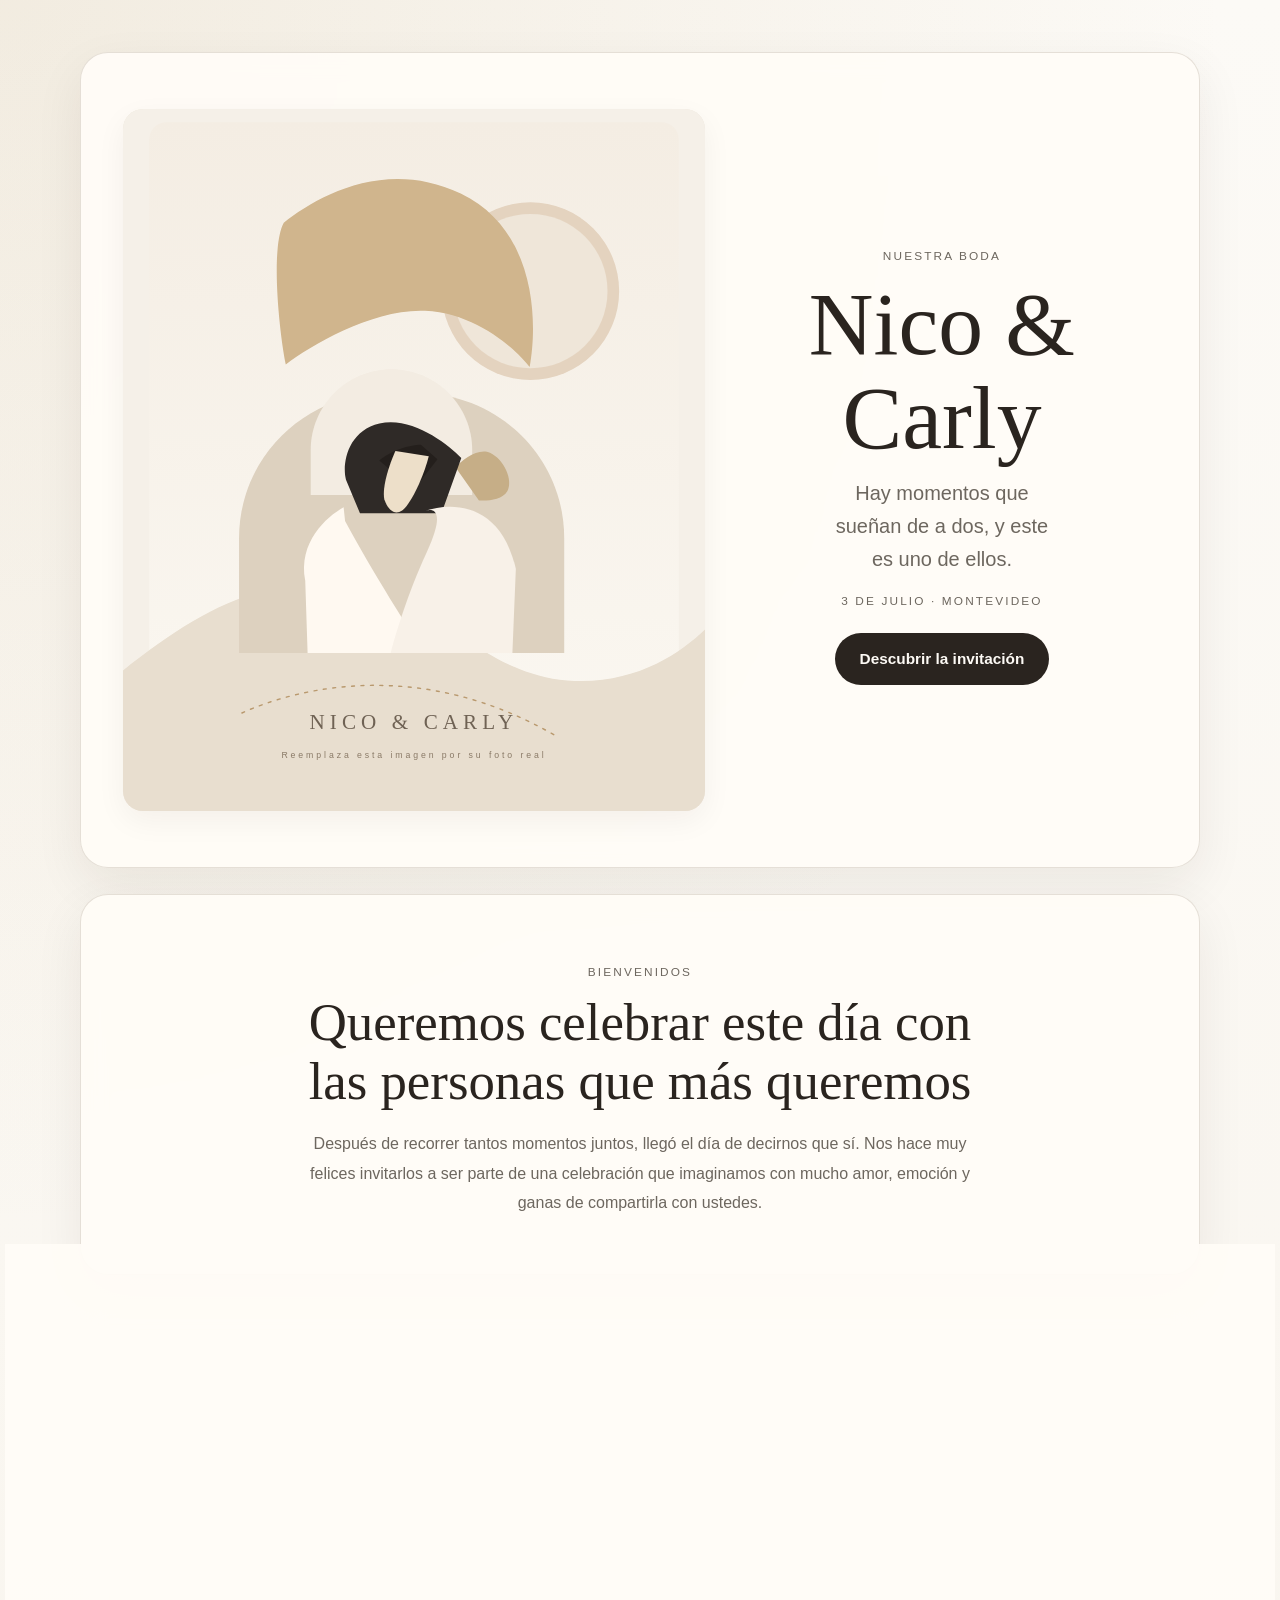
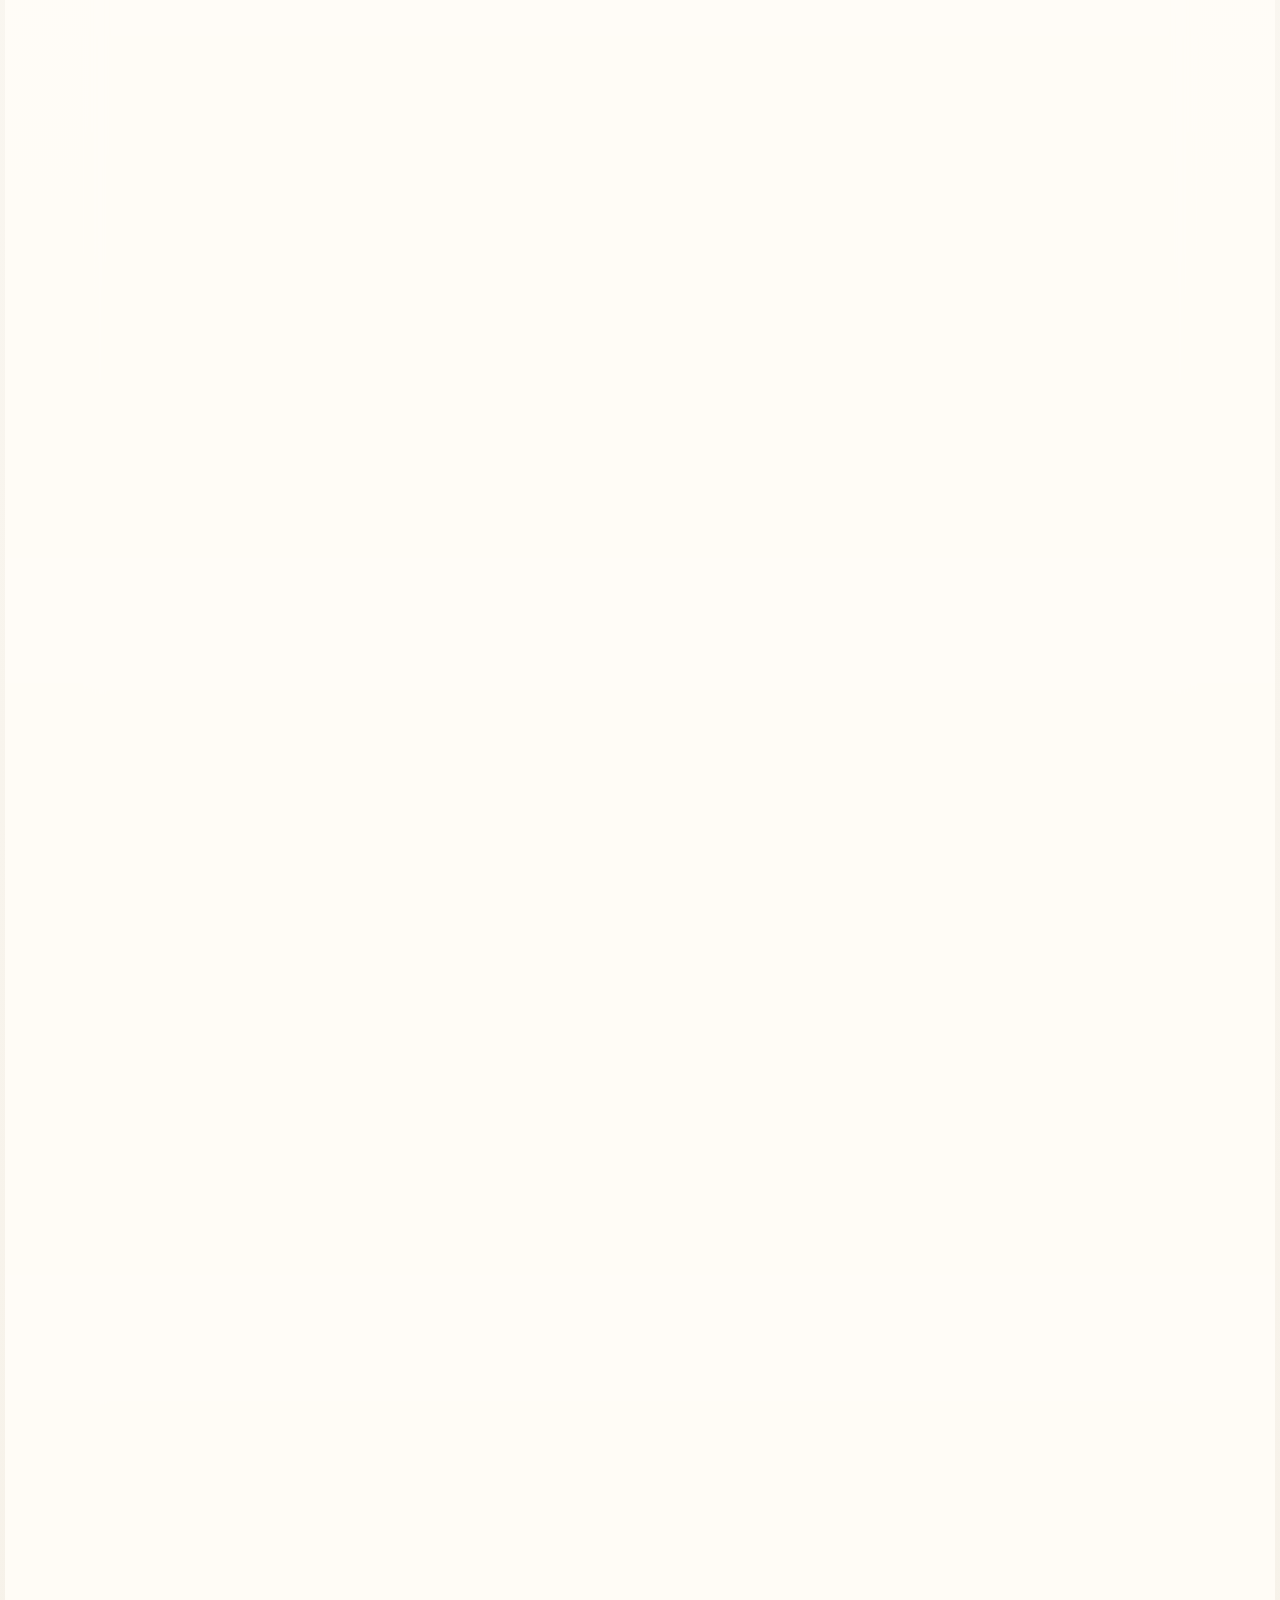
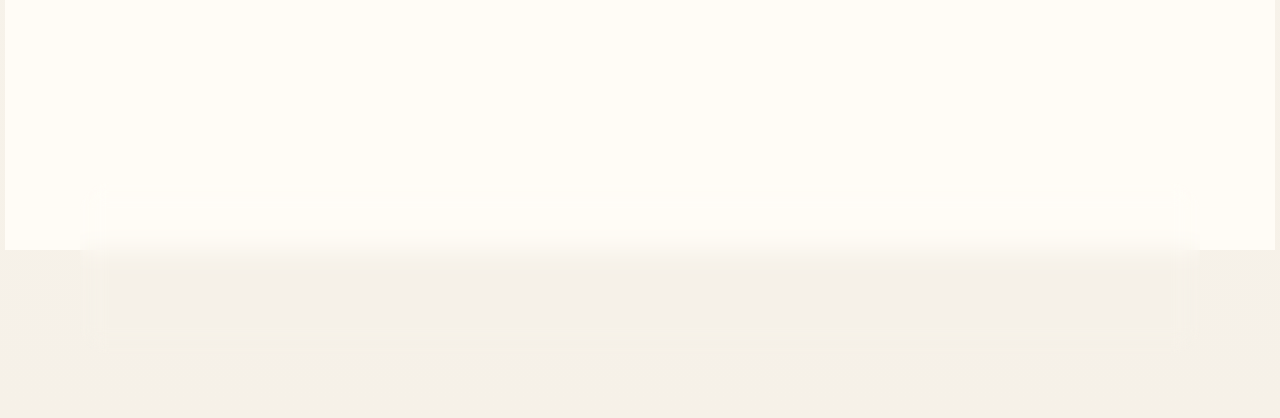
==== index.html @ dd6ae3e4 "Primera version landing casamiento" ====
<!DOCTYPE html>
<html lang="es">
<head>
  <meta charset="UTF-8">
  <meta name="viewport" content="width=device-width, initial-scale=1.0">
  <meta name="description" content="Invitacion digital de boda de Nico y Carly">
  <title>Nico & Carly | Invitacion</title>
  <link rel="stylesheet" href="styles.css">
</head>
<body>
  <div class="page-shell">
    <header class="hero section reveal">
      <div class="hero-media-frame">
        <!-- Reemplaza solo este src para usar otra foto local -->
        <img
          class="hero-media"
          src="assets/hero-photo.svg"
          alt="Nico y Carly abrazados al atardecer"
          onerror="this.onerror=null;this.src='assets/hero-photo.svg';"
        >
      </div>
      <div class="hero-copy">
        <p class="eyebrow">Nuestra boda</p>
        <h1>Nico &amp; Carly</h1>
        <p class="hero-subtitle">Hay momentos que sueñan de a dos, y este es uno de ellos.</p>
        <p class="hero-date">3 de julio · Montevideo</p>
        <a class="button button-primary" href="#bienvenida">Descubrir la invitación</a>
      </div>
    </header>

    <main>
      <section id="bienvenida" class="section intro reveal">
        <div class="section-heading">
          <p class="section-kicker">Bienvenidos</p>
          <h2>Queremos celebrar este día con las personas que más queremos</h2>
        </div>
        <p class="intro-message">
          Después de recorrer tantos momentos juntos, llegó el día de decirnos que sí. Nos hace muy felices invitarlos a ser parte de una celebración que imaginamos con mucho amor, emoción y ganas de compartirla con ustedes.
        </p>
      </section>

      <section class="section details reveal" id="detalles">
        <div class="section-heading">
          <p class="section-kicker">Detalles del evento</p>
          <h2>Una jornada para disfrutar cada momento</h2>
        </div>
        <div class="details-grid">
          <article class="detail-card detail-card-ceremony">
            <div class="detail-card-header">
              <div class="detail-icon" aria-hidden="true">&#10022;</div>
              <p class="detail-label">Ceremonia</p>
            </div>
            <h3>Un mismo lugar para decir que si</h3>
            <p class="detail-summary">Vamos a compartir uno de los momentos mas importantes de nuestra historia en un lugar muy especial, y nos encantaria que nos acompanen.</p>
            <dl>
              <div>
                <dt>Fecha</dt>
                <dd>Viernes 3 de Julio</dd>
              </div>
              <div>
                <dt>Ceremonia</dt>
                <dd>20 hs</dd>
              </div>
              <div>
                <dt>Lugar</dt>
                <dd>Salon Budapest</dd>
              </div>
              <div>
                <dt>Direccion</dt>
                <dd>Av. Gral. Jose Garibaldi 2630, Montevideo</dd>
              </div>
            </dl>
            <a class="button button-secondary" href="https://maps.google.com/?q=Av.+Gral.+Jose+Garibaldi+2630,+Montevideo" target="_blank" rel="noreferrer">Abrir en Google Maps</a>
          </article>
        </div>
      </section>

      <section class="section rsvp reveal" id="rsvp">
        <div class="section-heading">
          <p class="section-kicker">RSVP</p>
          <h2>Nos encantaría saber si van a acompañarnos</h2>
        </div>
        <div class="rsvp-layout">
          <div class="rsvp-copy">
            <p>
              Para organizarnos mejor, les pedimos que nos confirmen su asistencia. Si vienen, tambien pueden indicarnos cuantas personas asistiran y sus nombres.
            </p>
            <p class="rsvp-note">
              La confirmacion se guarda en este dispositivo hasta que conectemos el formulario a un sistema externo.
            </p>
          </div>

          <form class="rsvp-form" id="rsvp-form">
            <label class="field">
              <span>Nombre del invitado o grupo</span>
              <input type="text" name="groupName" placeholder="Ej. Familia Pérez" required>
            </label>

            <fieldset class="field">
              <legend>¿Asistirán?</legend>
              <div class="choice-group">
                <label class="choice-pill">
                  <input type="radio" name="attendance" value="si" required>
                  <span>Sí, ahí estaremos</span>
                </label>
                <label class="choice-pill">
                  <input type="radio" name="attendance" value="no">
                  <span>No podremos asistir</span>
                </label>
              </div>
            </fieldset>

            <div class="attendance-message" id="attendance-message" aria-live="polite"></div>

            <div class="attendance-extra hidden" id="attendance-extra">
              <label class="field">
                <span>Cantidad de personas que asistirán</span>
                <input type="number" id="guest-count" name="guestCount" min="1" max="12" value="1">
              </label>

              <div class="generated-fields" id="generated-fields"></div>
            </div>

            <button class="button button-primary button-full" type="submit">Guardar confirmacion</button>
            <p class="form-feedback" id="form-feedback" aria-live="polite"></p>
          </form>
        </div>
      </section>

      <section class="section gifts reveal" id="regalos">
        <div class="section-heading">
          <p class="section-kicker">Regalos</p>
          <h2>Su compañía es el mejor regalo</h2>
        </div>
        <p class="gifts-copy">
          Su presencia en este día es lo más importante para nosotros. Si además desean hacernos un regalo, pueden hacerlo de la siguiente manera:
        </p>
        <div class="gift-card">
          <dl class="gift-list">
            <div>
              <dt>BBVA: Cuenta corriente USD & $uy</dt>
              <dd>23463236</dd>
            </div>
          </dl>
        </div>
      </section>
    </main>

    <footer class="footer reveal">
      <p>Con mucho amor, Nico &amp; Carly</p>
      <span>03.07.2026</span>
    </footer>
  </div>

  <script src="script.js"></script>
</body>
</html>
---- styles.css ----
:root {
  --bg: #f6f1e8;
  --surface: rgba(255, 252, 247, 0.94);
  --surface-strong: #fffdfa;
  --text: #2a241f;
  --muted: #6d675f;
  --border: rgba(110, 97, 76, 0.18);
  --border-strong: rgba(110, 97, 76, 0.28);
  --accent: #c4ab7d;
  --accent-soft: rgba(196, 171, 125, 0.16);
  --accent-deep: #917752;
  --success-bg: #eff4ec;
  --success-text: #5b7650;
  --decline-bg: #f8ece8;
  --decline-text: #9f5b4f;
  --shadow: 0 18px 50px rgba(36, 29, 20, 0.07);
  --shadow-soft: 0 10px 30px rgba(36, 29, 20, 0.05);
  --radius-lg: 28px;
  --radius-md: 20px;
  --radius-sm: 14px;
  --container: min(1120px, calc(100vw - 24px));
  --serif: "Iowan Old Style", "Palatino Linotype", "Book Antiqua", Palatino, "Times New Roman", serif;
  --sans: "Aptos", "Segoe UI", "Helvetica Neue", sans-serif;
}

* {
  box-sizing: border-box;
}

html {
  min-height: 100%;
  height: auto;
  overflow-y: auto;
  -webkit-overflow-scrolling: touch;
  scroll-behavior: smooth;
}

body {
  min-height: 100%;
  height: auto;
  margin: 0;
  font-family: var(--sans);
  color: var(--text);
  line-height: 1.55;
  overflow-x: hidden;
  overflow-y: auto;
  background:
    radial-gradient(circle at top left, rgba(196, 171, 125, 0.18), transparent 32%),
    linear-gradient(180deg, #fcfaf6 0%, var(--bg) 100%);
}

img {
  display: block;
  max-width: 100%;
}

a {
  color: inherit;
  text-decoration: none;
}

button,
input {
  font: inherit;
}

.page-shell {
  width: var(--container);
  margin: 0 auto;
  overflow: visible;
  padding: 12px 0 max(56px, calc(32px + env(safe-area-inset-bottom)));
}

.section,
.footer {
  margin-top: 16px;
  padding: 28px 18px;
  border: 1px solid var(--border);
  border-radius: var(--radius-lg);
  background: var(--surface);
  box-shadow: var(--shadow);
  overflow: visible;
}

.hero {
  display: grid;
  gap: 22px;
  padding: 14px;
}

.hero-media-frame {
  overflow: hidden;
  border-radius: calc(var(--radius-lg) - 8px);
  background: #efe7dc;
  box-shadow: var(--shadow-soft);
}

.hero-media {
  width: 100%;
  height: min(54vh, 460px);
  object-fit: cover;
  object-position: center;
}

.hero-copy {
  text-align: center;
  padding: 2px 6px 8px;
}

.eyebrow,
.section-kicker,
.hero-date,
dt,
.footer span {
  letter-spacing: 0.18em;
  text-transform: uppercase;
  font-size: 0.74rem;
  color: var(--muted);
}

h1,
h2,
h3 {
  margin: 0;
  font-family: var(--serif);
  font-weight: 500;
  line-height: 1.05;
}

h1 {
  margin-top: 8px;
  font-size: clamp(2.7rem, 13vw, 5.6rem);
}

.hero-subtitle {
  max-width: 20ch;
  margin: 12px auto 16px;
  font-size: clamp(1.05rem, 4.2vw, 1.25rem);
  line-height: 1.65;
  color: var(--muted);
}

.hero-date {
  margin-bottom: 22px;
}

.section-heading {
  max-width: 680px;
  margin: 0 auto 18px;
  text-align: center;
}

.section-heading h2 {
  font-size: clamp(1.9rem, 8vw, 3.3rem);
  line-height: 1.12;
}

.intro {
  text-align: center;
}

.intro-message,
.gifts-copy,
.rsvp-copy p {
  max-width: 42rem;
  margin: 0 auto;
  font-size: 1rem;
  line-height: 1.85;
  color: var(--muted);
}

.details-grid,
.rsvp-layout {
  display: grid;
  gap: 16px;
}

.detail-card,
.rsvp-form,
.gift-card {
  padding: 22px 18px;
  border: 1px solid var(--border);
  border-radius: var(--radius-md);
  background: var(--surface-strong);
  box-shadow: var(--shadow-soft);
}

.detail-card h3 {
  margin: 8px 0 8px;
  font-size: clamp(1.5rem, 7vw, 1.9rem);
}

.detail-icon {
  width: 38px;
  height: 38px;
  display: grid;
  place-items: center;
  border-radius: 999px;
  border: 1px solid var(--border);
  color: var(--accent-deep);
}

.detail-card-header {
  display: flex;
  align-items: center;
  gap: 12px;
}

.detail-label {
  margin: 0;
  letter-spacing: 0.18em;
  text-transform: uppercase;
  font-size: 0.74rem;
  color: var(--muted);
}

.detail-summary {
  margin: 0 0 18px;
  color: var(--muted);
  line-height: 1.7;
}

.detail-card-ceremony {
  background:
    linear-gradient(180deg, rgba(196, 171, 125, 0.08), transparent 34%),
    var(--surface-strong);
}

.detail-card-party {
  background:
    linear-gradient(180deg, rgba(145, 119, 82, 0.08), transparent 34%),
    var(--surface-strong);
}

dl,
fieldset {
  margin: 0;
}

.detail-card dl,
.gift-list {
  display: grid;
  gap: 14px;
}

.detail-card dl div,
.gift-list div {
  padding-top: 12px;
  border-top: 1px solid rgba(110, 97, 76, 0.12);
}

dt {
  margin-bottom: 6px;
}

dd {
  margin: 0;
  color: var(--text);
  line-height: 1.55;
}

.button {
  display: inline-flex;
  align-items: center;
  justify-content: center;
  min-height: 52px;
  padding: 0 24px;
  border: 1px solid transparent;
  border-radius: 999px;
  font-size: 0.96rem;
  font-weight: 600;
  transition: transform 180ms ease, background-color 180ms ease, border-color 180ms ease, box-shadow 180ms ease;
}

.button:hover,
.button:focus-visible {
  transform: translateY(-1px);
  box-shadow: 0 10px 24px rgba(36, 29, 20, 0.1);
}

.button-primary {
  background: var(--text);
  color: #fdfaf5;
}

.button-secondary {
  margin-top: 22px;
  border-color: var(--border);
  color: var(--text);
  background: rgba(255, 255, 255, 0.5);
}

.button-full {
  width: 100%;
}

.rsvp-copy {
  padding: 2px 2px 4px;
}

.rsvp-note {
  margin-top: 14px;
  font-size: 0.93rem;
}

.rsvp-form {
  display: grid;
  gap: 16px;
}

.field {
  display: grid;
  gap: 8px;
}

.field span,
legend {
  font-size: 0.9rem;
  color: var(--text);
  font-weight: 600;
}

input[type="text"],
input[type="number"] {
  width: 100%;
  min-height: 54px;
  padding: 0 16px;
  border: 1px solid var(--border-strong);
  border-radius: var(--radius-sm);
  background: #fffdfa;
  color: var(--text);
  transition: border-color 180ms ease, box-shadow 180ms ease, background-color 180ms ease;
}

input:focus-visible {
  outline: none;
  border-color: rgba(145, 119, 82, 0.55);
  box-shadow: 0 0 0 4px rgba(196, 171, 125, 0.16);
}

fieldset {
  padding: 0;
  border: 0;
}

.choice-group {
  display: flex;
  gap: 10px;
  flex-wrap: wrap;
}

.choice-pill {
  position: relative;
  flex: 1 1 100%;
}

.choice-pill input {
  position: absolute;
  opacity: 0;
  inset: 0;
}

.choice-pill span {
  display: flex;
  align-items: center;
  justify-content: center;
  min-height: 54px;
  padding: 0 18px;
  border: 1px solid var(--border-strong);
  border-radius: 999px;
  background: #fffdfa;
  text-align: center;
  transition: border-color 180ms ease, background-color 180ms ease, color 180ms ease, transform 180ms ease, box-shadow 180ms ease;
}

.choice-pill input:checked + span {
  background: rgba(196, 171, 125, 0.14);
  border-color: rgba(156, 132, 93, 0.45);
  color: var(--text);
  transform: translateY(-1px);
  box-shadow: 0 12px 24px rgba(36, 29, 20, 0.08);
}

.choice-pill input:focus-visible + span {
  border-color: rgba(145, 119, 82, 0.55);
  box-shadow: 0 0 0 4px rgba(196, 171, 125, 0.16);
}

.attendance-message,
.form-feedback {
  min-height: 1.5em;
  padding: 0;
  font-size: 0.95rem;
  color: var(--accent-deep);
}

.attendance-message.has-state,
.form-feedback.has-state {
  padding: 12px 14px;
  border-radius: 16px;
}

.attendance-message.attending {
  background: var(--success-bg);
  color: var(--success-text);
}

.form-feedback.attending {
  background: var(--success-bg);
  color: var(--success-text);
}

.attendance-message.not-attending {
  background: var(--decline-bg);
  color: var(--decline-text);
}

.form-feedback.not-attending {
  background: var(--decline-bg);
  color: var(--decline-text);
}

.attendance-extra {
  display: grid;
  gap: 16px;
  padding: 18px;
  border: 1px solid rgba(196, 171, 125, 0.22);
  border-radius: 18px;
  background: linear-gradient(180deg, rgba(196, 171, 125, 0.08), rgba(255, 255, 255, 0.66));
}

.generated-fields {
  display: grid;
  gap: 12px;
}

.hidden {
  display: none;
}

.gift-card {
  max-width: 760px;
  margin: 24px auto 0;
}

.footer {
  display: flex;
  flex-direction: column;
  align-items: center;
  gap: 8px;
  margin-bottom: max(8px, env(safe-area-inset-bottom));
  text-align: center;
}

.footer p {
  margin: 0;
  font-family: var(--serif);
  font-size: 1.25rem;
}

.reveal {
  opacity: 1;
  transform: none;
}

.reveal.js-reveal {
  opacity: 0;
  transform: translateY(24px);
  transition: opacity 650ms ease, transform 650ms ease;
}

.reveal.js-reveal.is-visible {
  opacity: 1;
  transform: translateY(0);
}

@media (prefers-reduced-motion: reduce) {
  html {
    scroll-behavior: auto;
  }

  .reveal,
  .reveal.js-reveal {
    opacity: 1;
    transform: none;
    transition: none;
  }

  .button,
  .choice-pill span,
  input[type="text"],
  input[type="number"] {
    transition: none;
  }
}

@media (min-width: 760px) {
  .section,
  .footer {
    backdrop-filter: blur(12px);
  }

  .reveal.js-reveal {
    opacity: 0;
    transform: translateY(24px);
  }

  .page-shell {
    padding-top: 26px;
  }

  .hero {
    grid-template-columns: minmax(0, 1.15fr) minmax(320px, 0.85fr);
    align-items: center;
    padding: 22px;
  }

  .hero-copy {
    padding: 24px 18px;
  }

  .hero-media {
    height: 78vh;
    min-height: 620px;
  }

  .details-grid {
    grid-template-columns: repeat(2, minmax(0, 1fr));
  }

  .rsvp-layout {
    grid-template-columns: minmax(0, 0.8fr) minmax(0, 1.2fr);
    align-items: start;
  }

  .section,
  .footer {
    margin-top: 26px;
    padding: 56px 42px;
  }

  .choice-pill {
    flex: 1 1 0;
  }
}
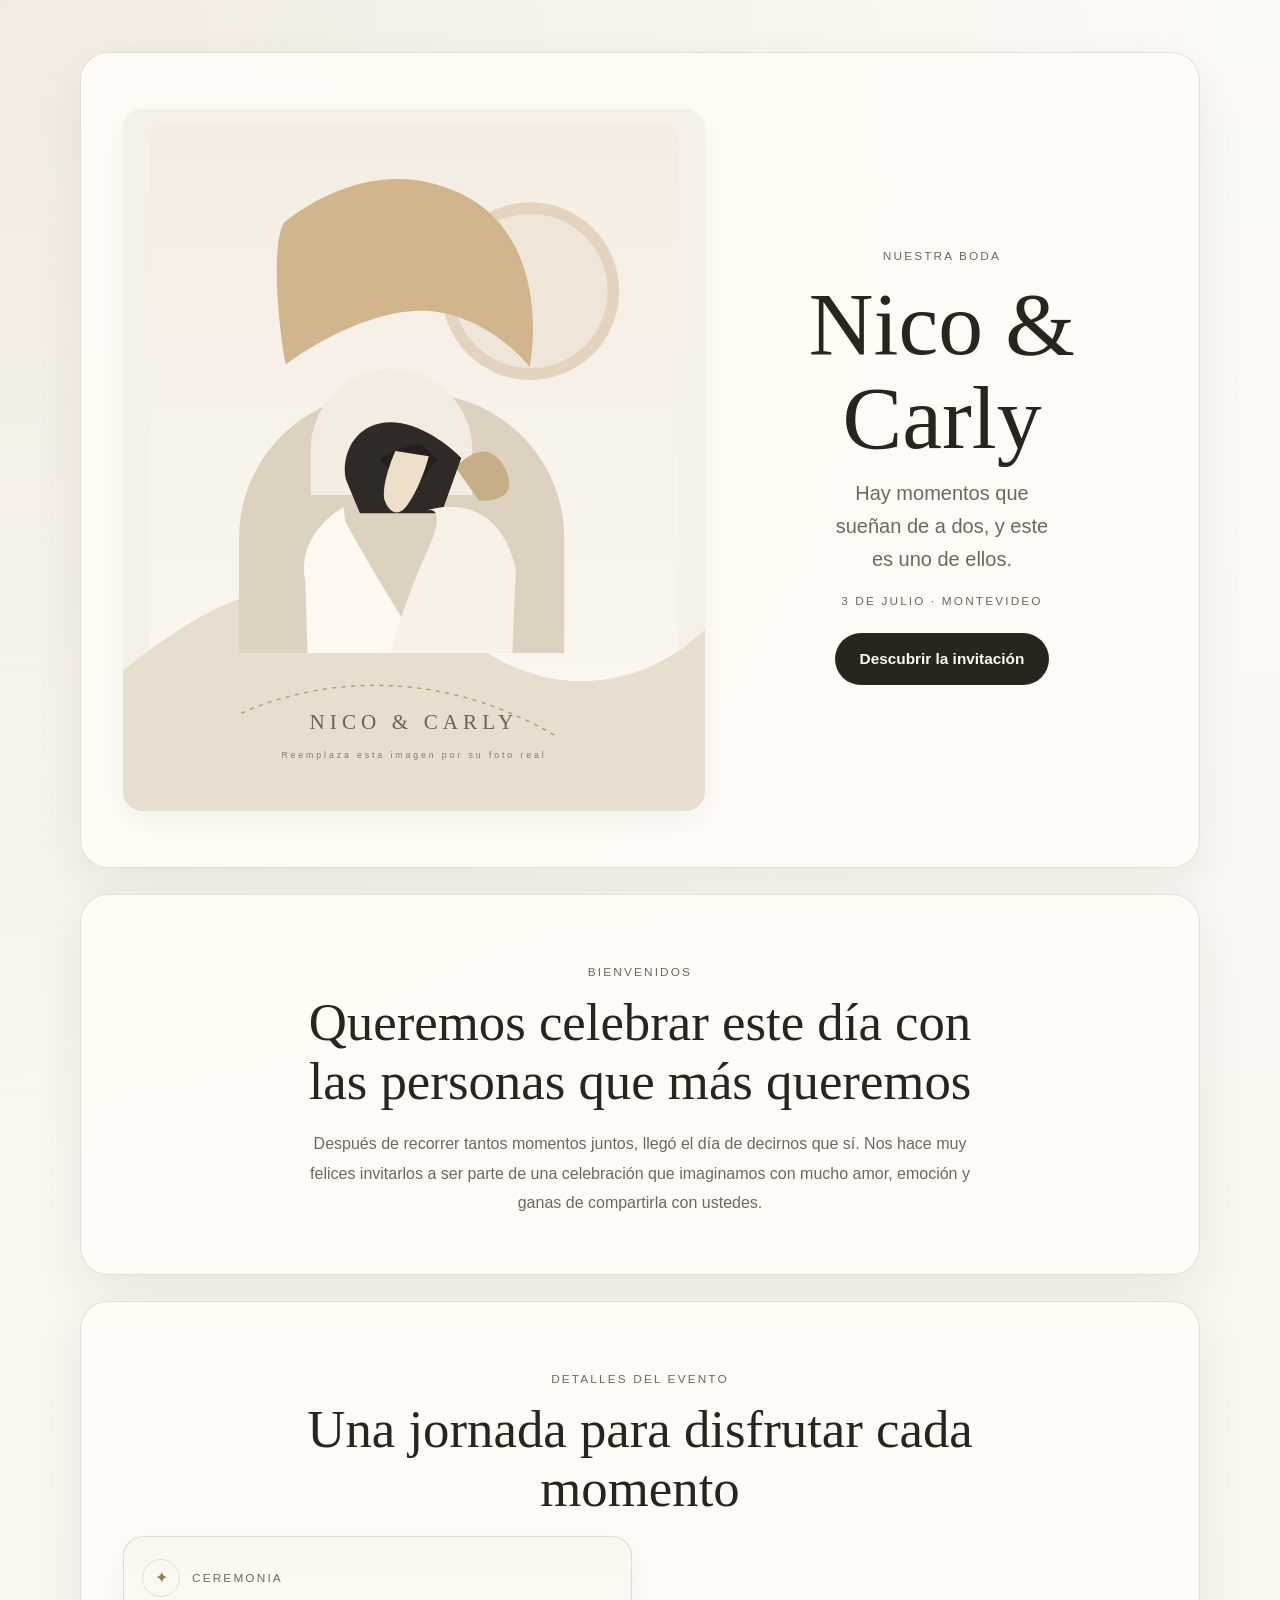
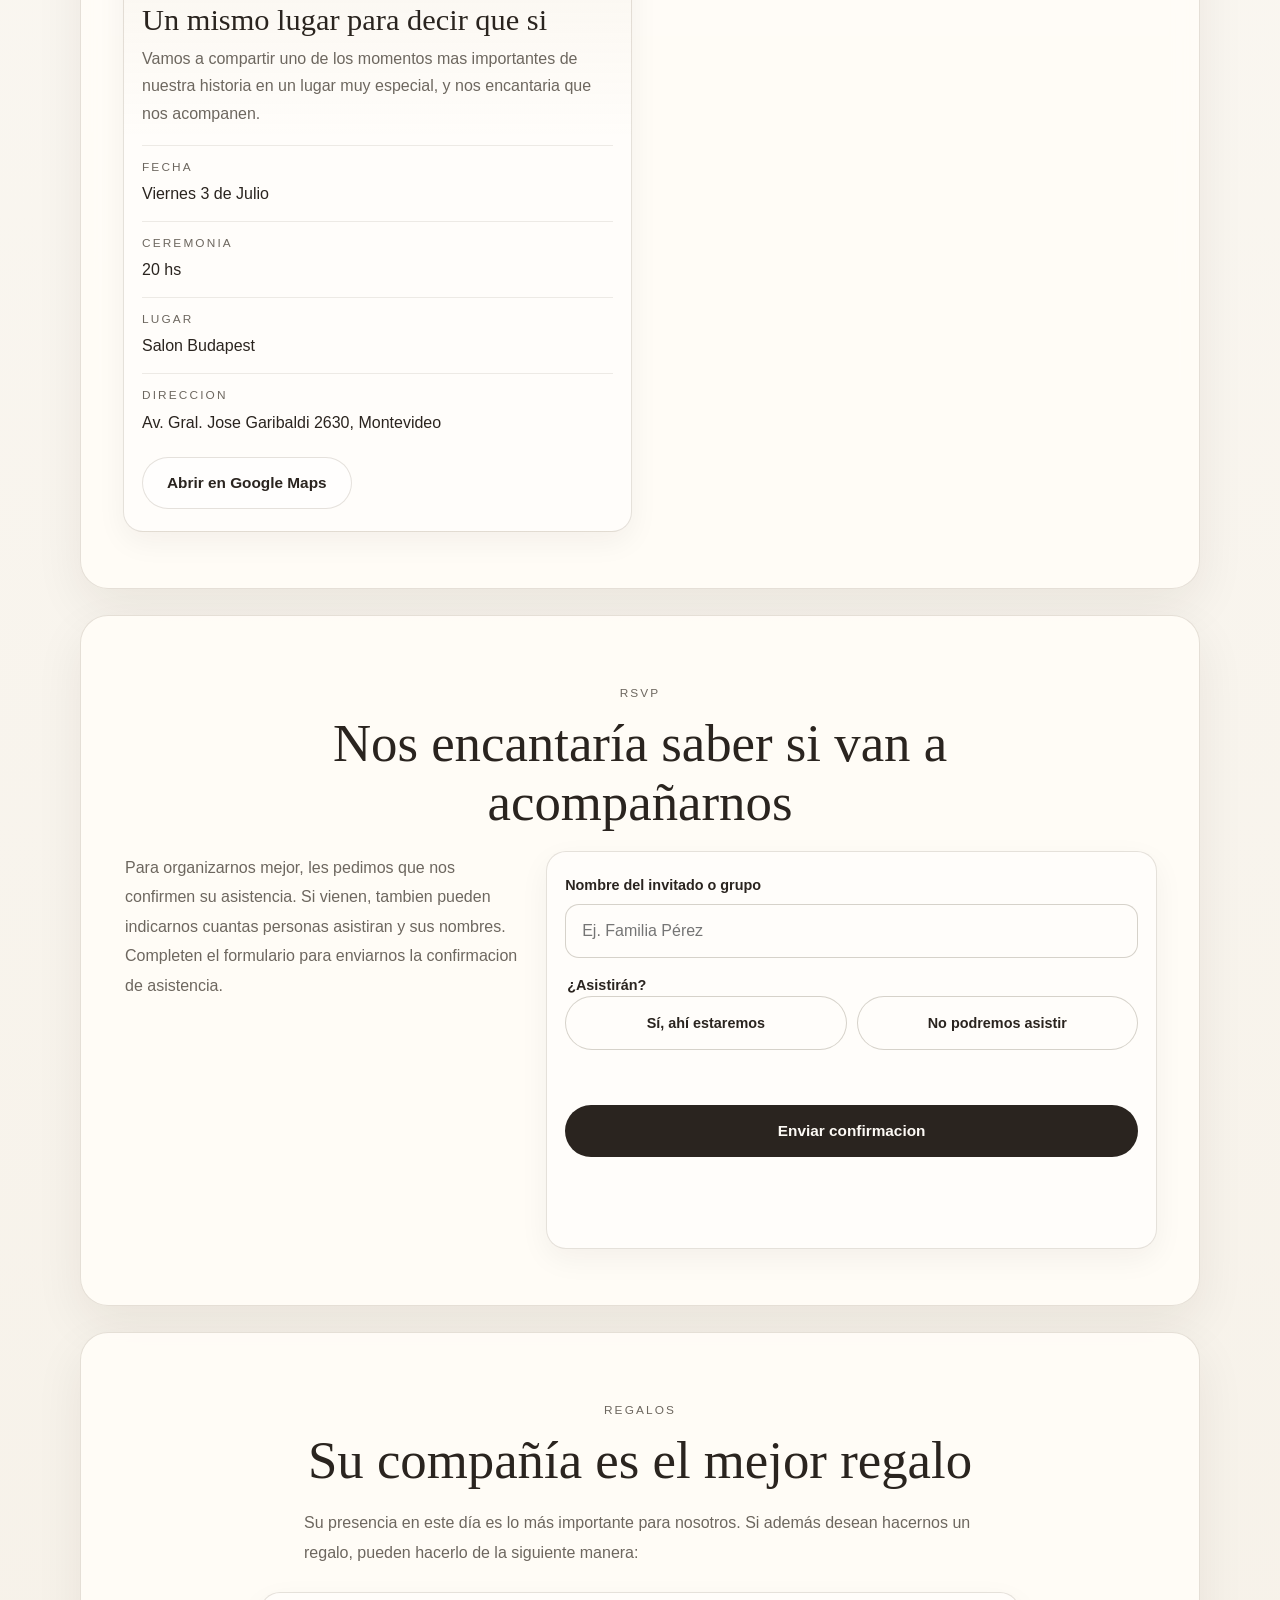
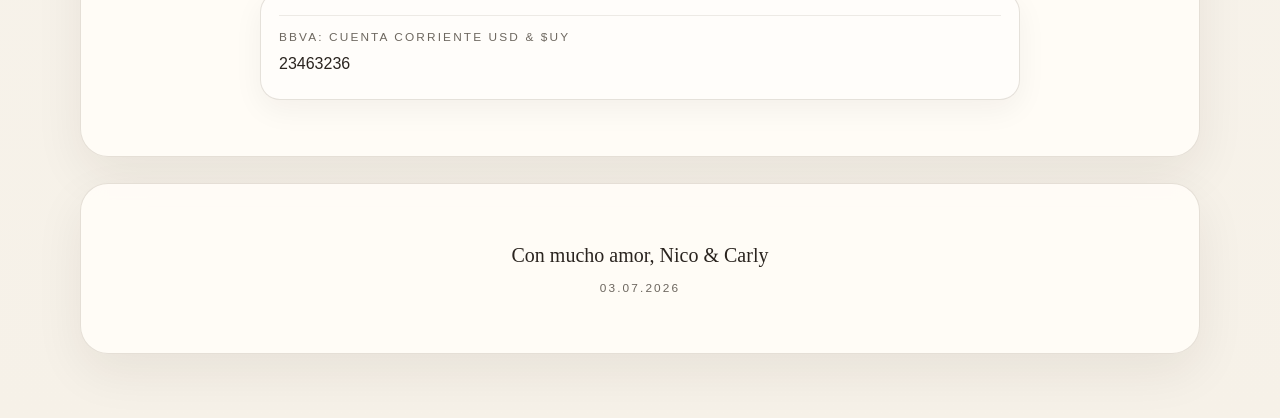
==== commit dc7e7123: "Conecto RSVP a Google Sheets" ====
--- a/index.html
+++ b/index.html
@@ -86,7 +86,7 @@
               Para organizarnos mejor, les pedimos que nos confirmen su asistencia. Si vienen, tambien pueden indicarnos cuantas personas asistiran y sus nombres.
             </p>
             <p class="rsvp-note">
-              La confirmacion se guarda en este dispositivo hasta que conectemos el formulario a un sistema externo.
+              Completen el formulario para enviarnos la confirmacion de asistencia.
             </p>
           </div>
 
@@ -121,7 +121,7 @@
               <div class="generated-fields" id="generated-fields"></div>
             </div>
 
-            <button class="button button-primary button-full" type="submit">Guardar confirmacion</button>
+            <button class="button button-primary button-full" type="submit">Enviar confirmacion</button>
             <p class="form-feedback" id="form-feedback" aria-live="polite"></p>
           </form>
         </div>
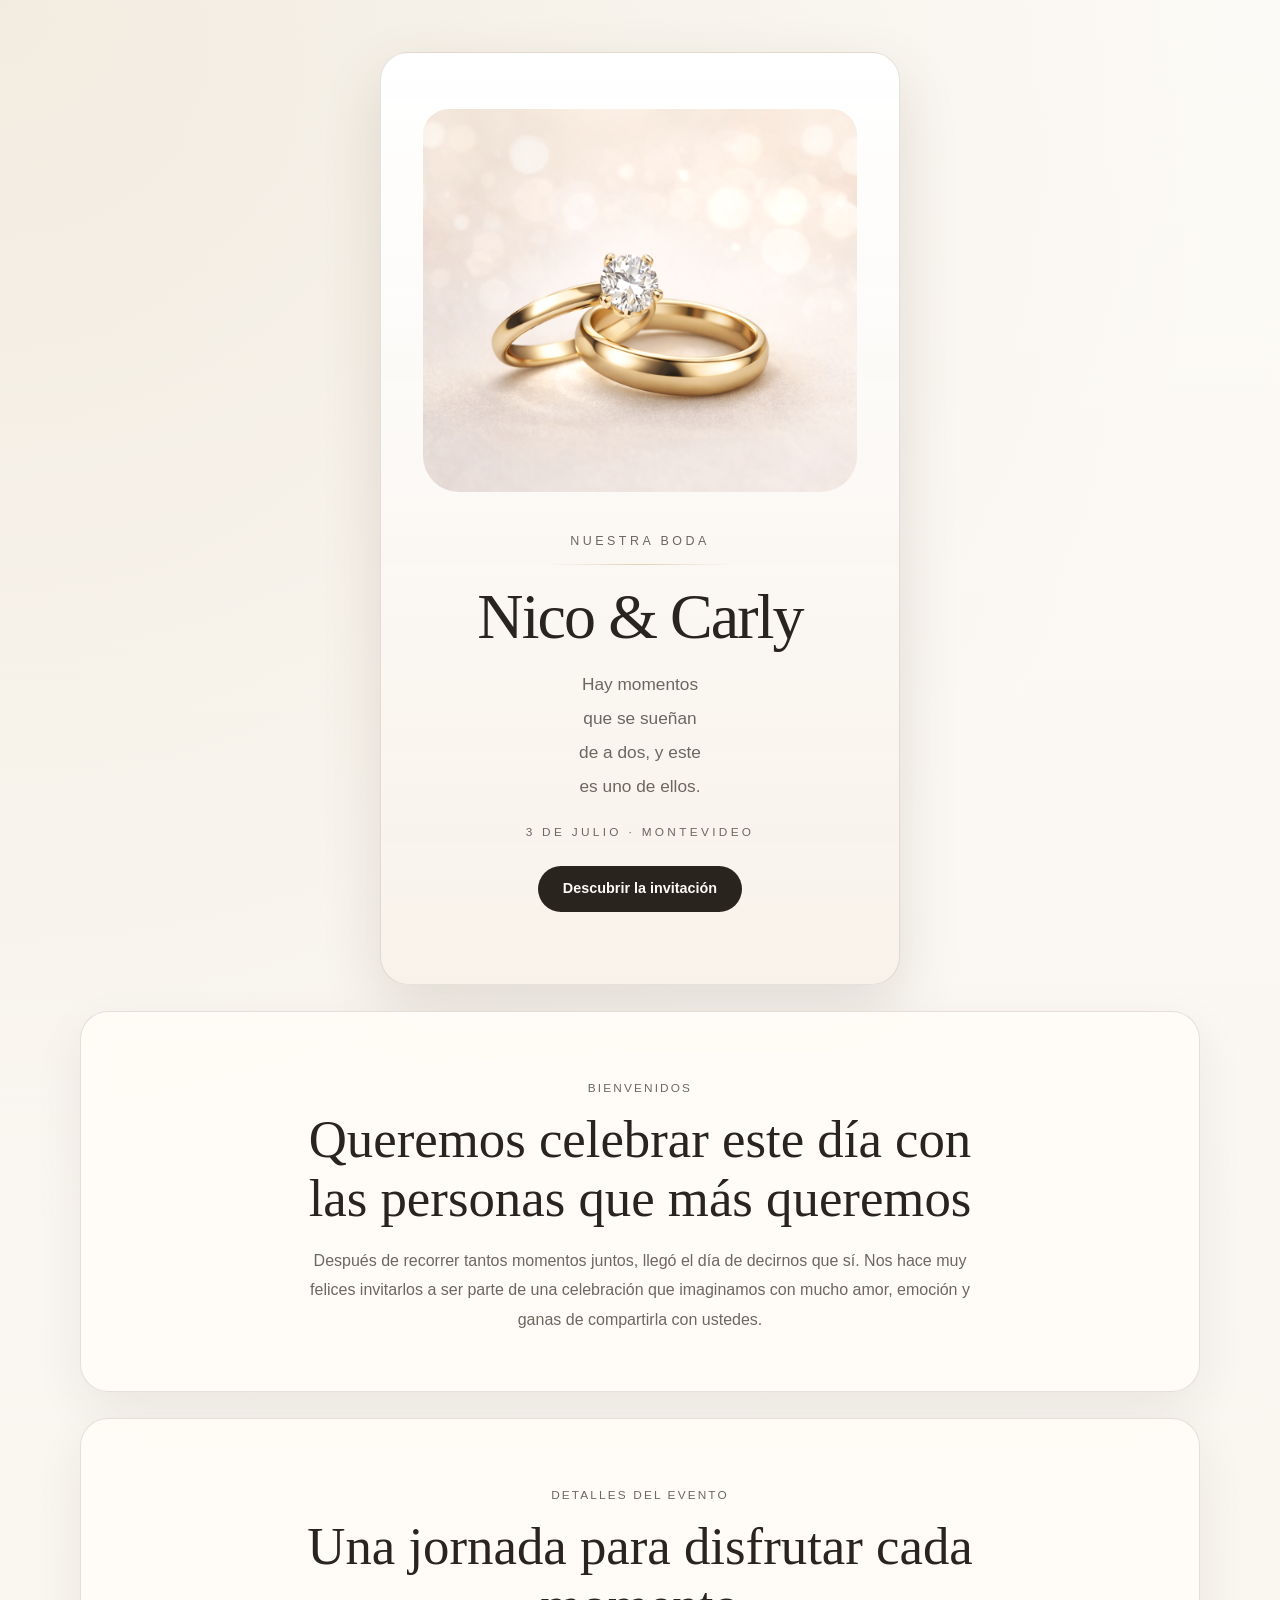
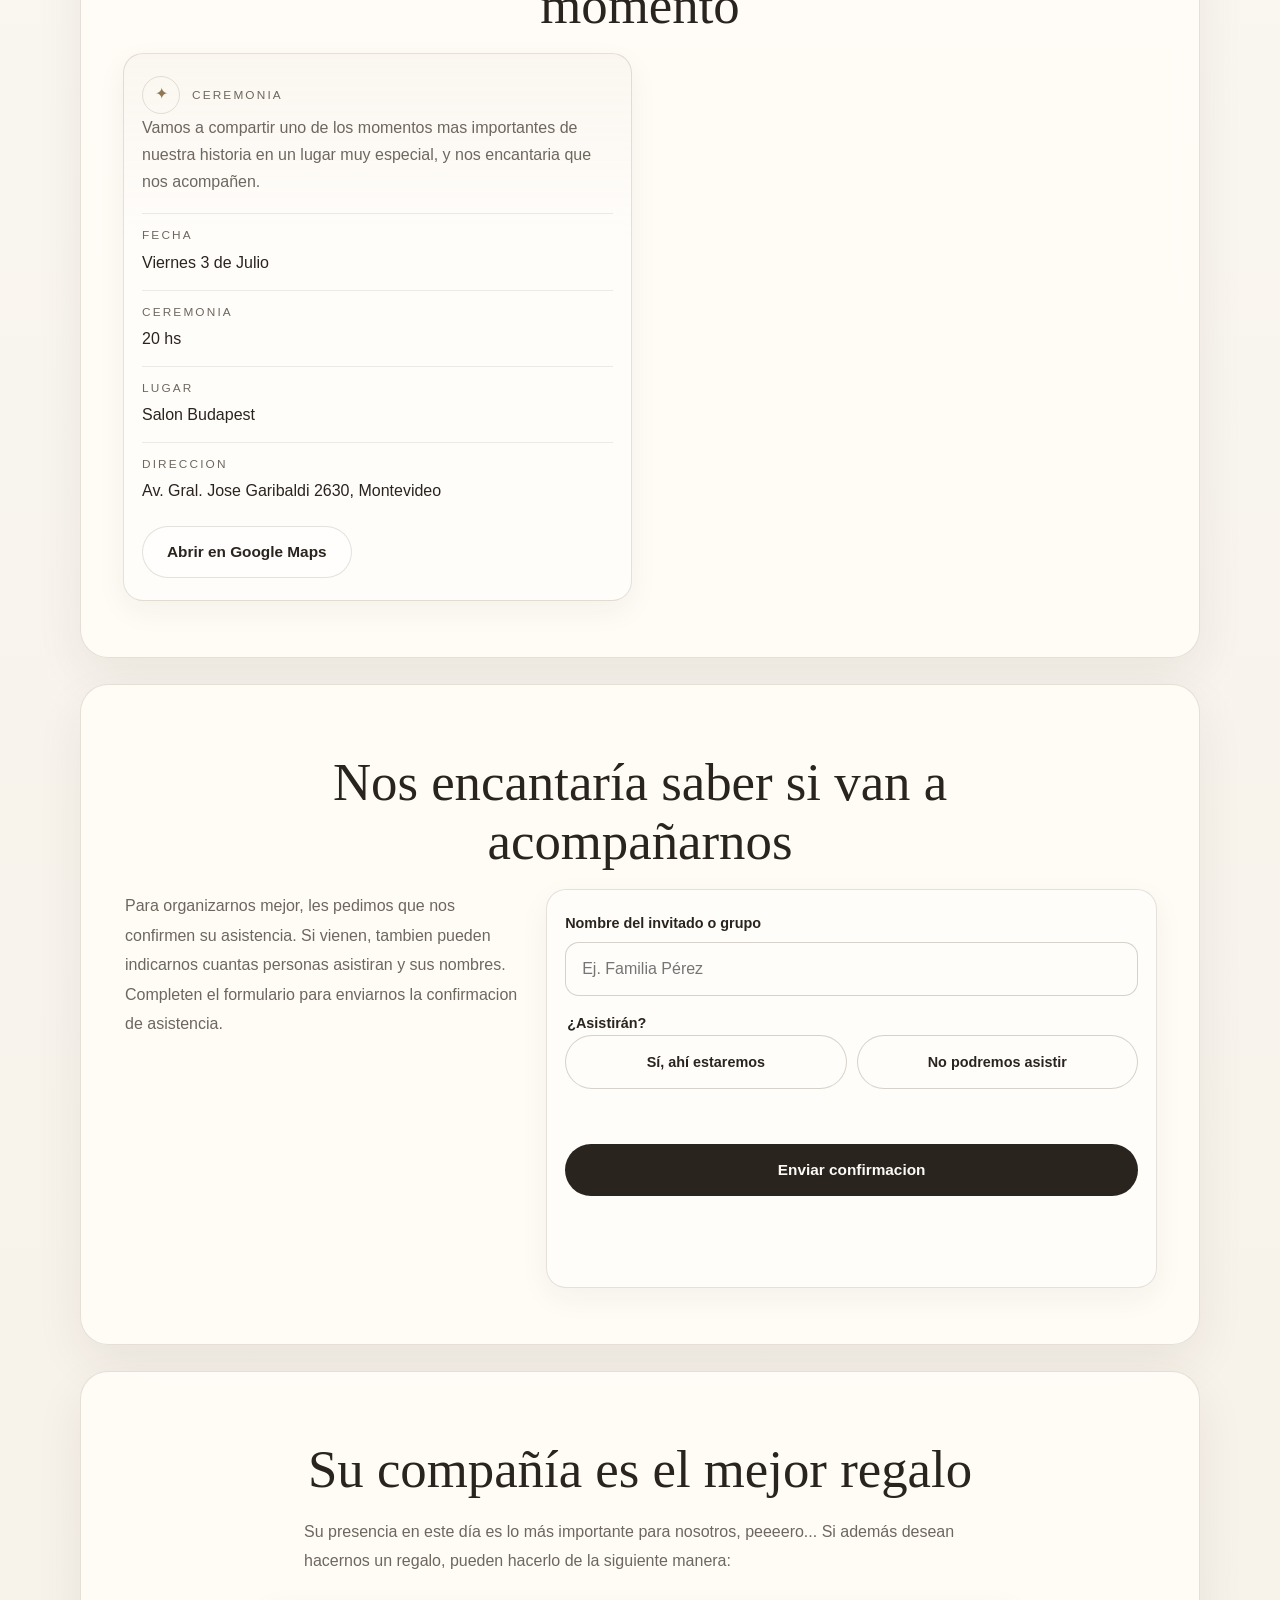
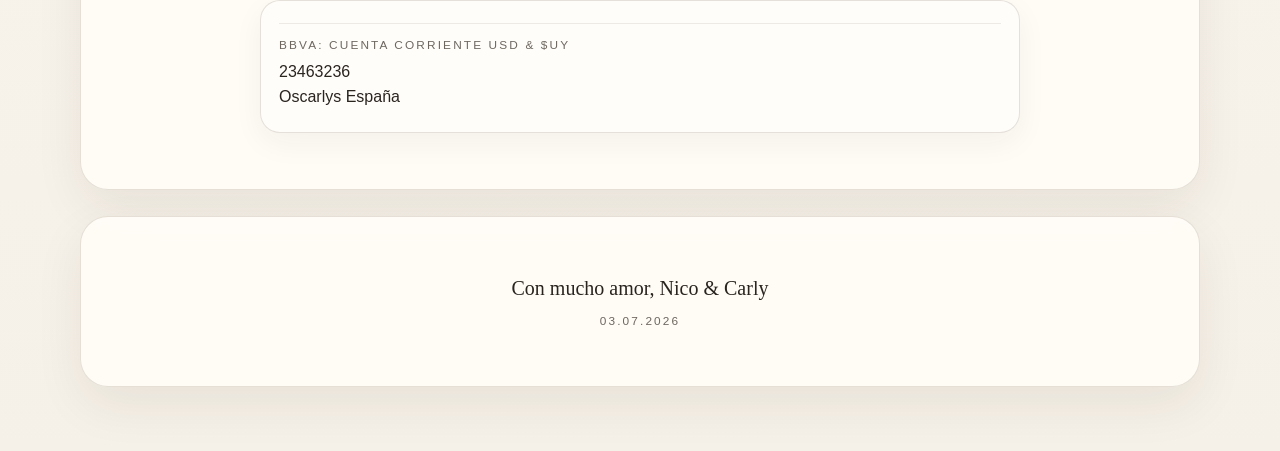
==== commit af307616: "Agregué la imagen de los anillos y los textos los cambié según lo que quería Carly" ====
--- a/index.html
+++ b/index.html
@@ -11,18 +11,20 @@
   <div class="page-shell">
     <header class="hero section reveal">
       <div class="hero-media-frame">
+        <div class="hero-media-glow" aria-hidden="true"></div>
         <!-- Reemplaza solo este src para usar otra foto local -->
         <img
           class="hero-media"
-          src="assets/hero-photo.svg"
-          alt="Nico y Carly abrazados al atardecer"
+          src="assets/hero-rings.png"
+          alt="Alianzas de boda doradas sobre fondo claro"
           onerror="this.onerror=null;this.src='assets/hero-photo.svg';"
         >
       </div>
       <div class="hero-copy">
         <p class="eyebrow">Nuestra boda</p>
+        <div class="hero-divider" aria-hidden="true"></div>
         <h1>Nico &amp; Carly</h1>
-        <p class="hero-subtitle">Hay momentos que sueñan de a dos, y este es uno de ellos.</p>
+        <p class="hero-subtitle">Hay momentos que se sueñan de a dos, y este es uno de ellos.</p>
         <p class="hero-date">3 de julio · Montevideo</p>
         <a class="button button-primary" href="#bienvenida">Descubrir la invitación</a>
       </div>
@@ -50,8 +52,7 @@
               <div class="detail-icon" aria-hidden="true">&#10022;</div>
               <p class="detail-label">Ceremonia</p>
             </div>
-            <h3>Un mismo lugar para decir que si</h3>
-            <p class="detail-summary">Vamos a compartir uno de los momentos mas importantes de nuestra historia en un lugar muy especial, y nos encantaria que nos acompanen.</p>
+            <p class="detail-summary">Vamos a compartir uno de los momentos mas importantes de nuestra historia en un lugar muy especial, y nos encantaria que nos acompañen.</p>
             <dl>
               <div>
                 <dt>Fecha</dt>
@@ -77,7 +78,7 @@
 
       <section class="section rsvp reveal" id="rsvp">
         <div class="section-heading">
-          <p class="section-kicker">RSVP</p>
+          <p class="section-kicker"></p>
           <h2>Nos encantaría saber si van a acompañarnos</h2>
         </div>
         <div class="rsvp-layout">
@@ -129,17 +130,18 @@
 
       <section class="section gifts reveal" id="regalos">
         <div class="section-heading">
-          <p class="section-kicker">Regalos</p>
+          <p class="section-kicker"></p>
           <h2>Su compañía es el mejor regalo</h2>
         </div>
         <p class="gifts-copy">
-          Su presencia en este día es lo más importante para nosotros. Si además desean hacernos un regalo, pueden hacerlo de la siguiente manera:
+          Su presencia en este día es lo más importante para nosotros, peeeero... Si además desean hacernos un regalo, pueden hacerlo de la siguiente manera:
         </p>
         <div class="gift-card">
           <dl class="gift-list">
             <div>
               <dt>BBVA: Cuenta corriente USD & $uy</dt>
               <dd>23463236</dd>
+              <dd>Oscarlys España</dd>
             </div>
           </dl>
         </div>
--- a/styles.css
+++ b/styles.css
@@ -83,28 +83,81 @@
 }
 
 .hero {
-  display: grid;
-  gap: 22px;
+  position: relative;
+  max-width: 500px;
+  margin-left: auto;
+  margin-right: auto;
   padding: 14px;
+  gap: 0;
+  background:
+    linear-gradient(180deg, rgba(255, 255, 255, 0.96), rgba(247, 241, 233, 0.92)),
+    var(--surface);
+  box-shadow: 0 24px 60px rgba(78, 60, 35, 0.14);
 }
 
 .hero-media-frame {
+  position: relative;
   overflow: hidden;
-  border-radius: calc(var(--radius-lg) - 8px);
-  background: #efe7dc;
-  box-shadow: var(--shadow-soft);
+  padding: 18px 18px 0;
+  border-radius: calc(var(--radius-lg) - 2px) calc(var(--radius-lg) - 2px) 36px 36px;
+  background:
+    radial-gradient(circle at 50% 16%, rgba(255, 255, 255, 0.95), rgba(244, 235, 223, 0.85) 46%, rgba(237, 226, 210, 0.72) 100%);
+  box-shadow:
+    inset 0 0 0 1px rgba(255, 255, 255, 0.88),
+    inset 0 -18px 32px rgba(255, 255, 255, 0.55);
+}
+
+.hero-media-frame::before {
+  content: "";
+  position: absolute;
+  inset: 18px;
+  border-radius: calc(var(--radius-lg) - 8px) calc(var(--radius-lg) - 8px) 30px 30px;
+  border: 2px solid rgba(255, 255, 255, 0.78);
+  pointer-events: none;
+}
+
+.hero-media-frame::after {
+  content: "";
+  position: absolute;
+  left: 15%;
+  right: 15%;
+  bottom: 28px;
+  height: 52px;
+  border-bottom: 1px dotted rgba(196, 171, 125, 0.48);
+  border-radius: 0 0 999px 999px;
+  opacity: 0.72;
+  pointer-events: none;
+}
+
+.hero-media-glow {
+  position: absolute;
+  inset: 0;
+  background:
+    radial-gradient(circle at 24% 14%, rgba(255, 255, 255, 0.9) 0 5%, transparent 6%),
+    radial-gradient(circle at 66% 12%, rgba(255, 255, 255, 0.72) 0 4%, transparent 5%),
+    radial-gradient(circle at 76% 24%, rgba(255, 255, 255, 0.78) 0 3%, transparent 4%),
+    radial-gradient(circle at 36% 24%, rgba(255, 255, 255, 0.5) 0 5%, transparent 6%),
+    radial-gradient(circle at 82% 18%, rgba(255, 255, 255, 0.82) 0 2%, transparent 3%);
+  opacity: 0.45;
+  pointer-events: none;
 }
 
 .hero-media {
   width: 100%;
-  height: min(54vh, 460px);
+  height: clamp(250px, 64vw, 345px);
   object-fit: cover;
-  object-position: center;
+  object-position: center 62%;
+  position: relative;
+  z-index: 1;
+  border-radius: 24px;
+  filter: saturate(0.92) brightness(1.02);
+  transform: scale(1.12);
+  transform-origin: center center;
 }
 
 .hero-copy {
   text-align: center;
-  padding: 2px 6px 8px;
+  padding: 28px 26px 16px;
 }
 
 .eyebrow,
@@ -128,20 +181,44 @@
 }
 
 h1 {
-  margin-top: 8px;
-  font-size: clamp(2.7rem, 13vw, 5.6rem);
+  margin-top: 18px;
+  font-size: clamp(2.15rem, 9.8vw, 4rem);
+  letter-spacing: -0.03em;
 }
 
 .hero-subtitle {
-  max-width: 20ch;
-  margin: 12px auto 16px;
-  font-size: clamp(1.05rem, 4.2vw, 1.25rem);
-  line-height: 1.65;
+  max-width: 13ch;
+  margin: 18px auto 20px;
+  font-size: clamp(0.98rem, 3.5vw, 1.08rem);
+  line-height: 1.95;
   color: var(--muted);
 }
 
 .hero-date {
-  margin-bottom: 22px;
+  margin-bottom: 24px;
+}
+
+.hero-divider {
+  width: min(48%, 220px);
+  height: 1px;
+  margin: 12px auto 0;
+  background: linear-gradient(90deg, transparent, rgba(214, 196, 162, 0.75), transparent);
+}
+
+.hero .button {
+  min-height: 46px;
+  padding-inline: 24px;
+  font-size: 0.9rem;
+  font-weight: 700;
+}
+
+.hero .eyebrow,
+.hero .hero-date {
+  letter-spacing: 0.28em;
+}
+
+.hero .eyebrow {
+  font-size: 0.78rem;
 }
 
 .section-heading {
@@ -510,18 +587,12 @@
   }
 
   .hero {
-    grid-template-columns: minmax(0, 1.15fr) minmax(320px, 0.85fr);
-    align-items: center;
-    padding: 22px;
-  }
-
-  .hero-copy {
-    padding: 24px 18px;
+    max-width: 520px;
+    padding: 16px;
   }
 
   .hero-media {
-    height: 78vh;
-    min-height: 620px;
+    height: 365px;
   }
 
   .details-grid {
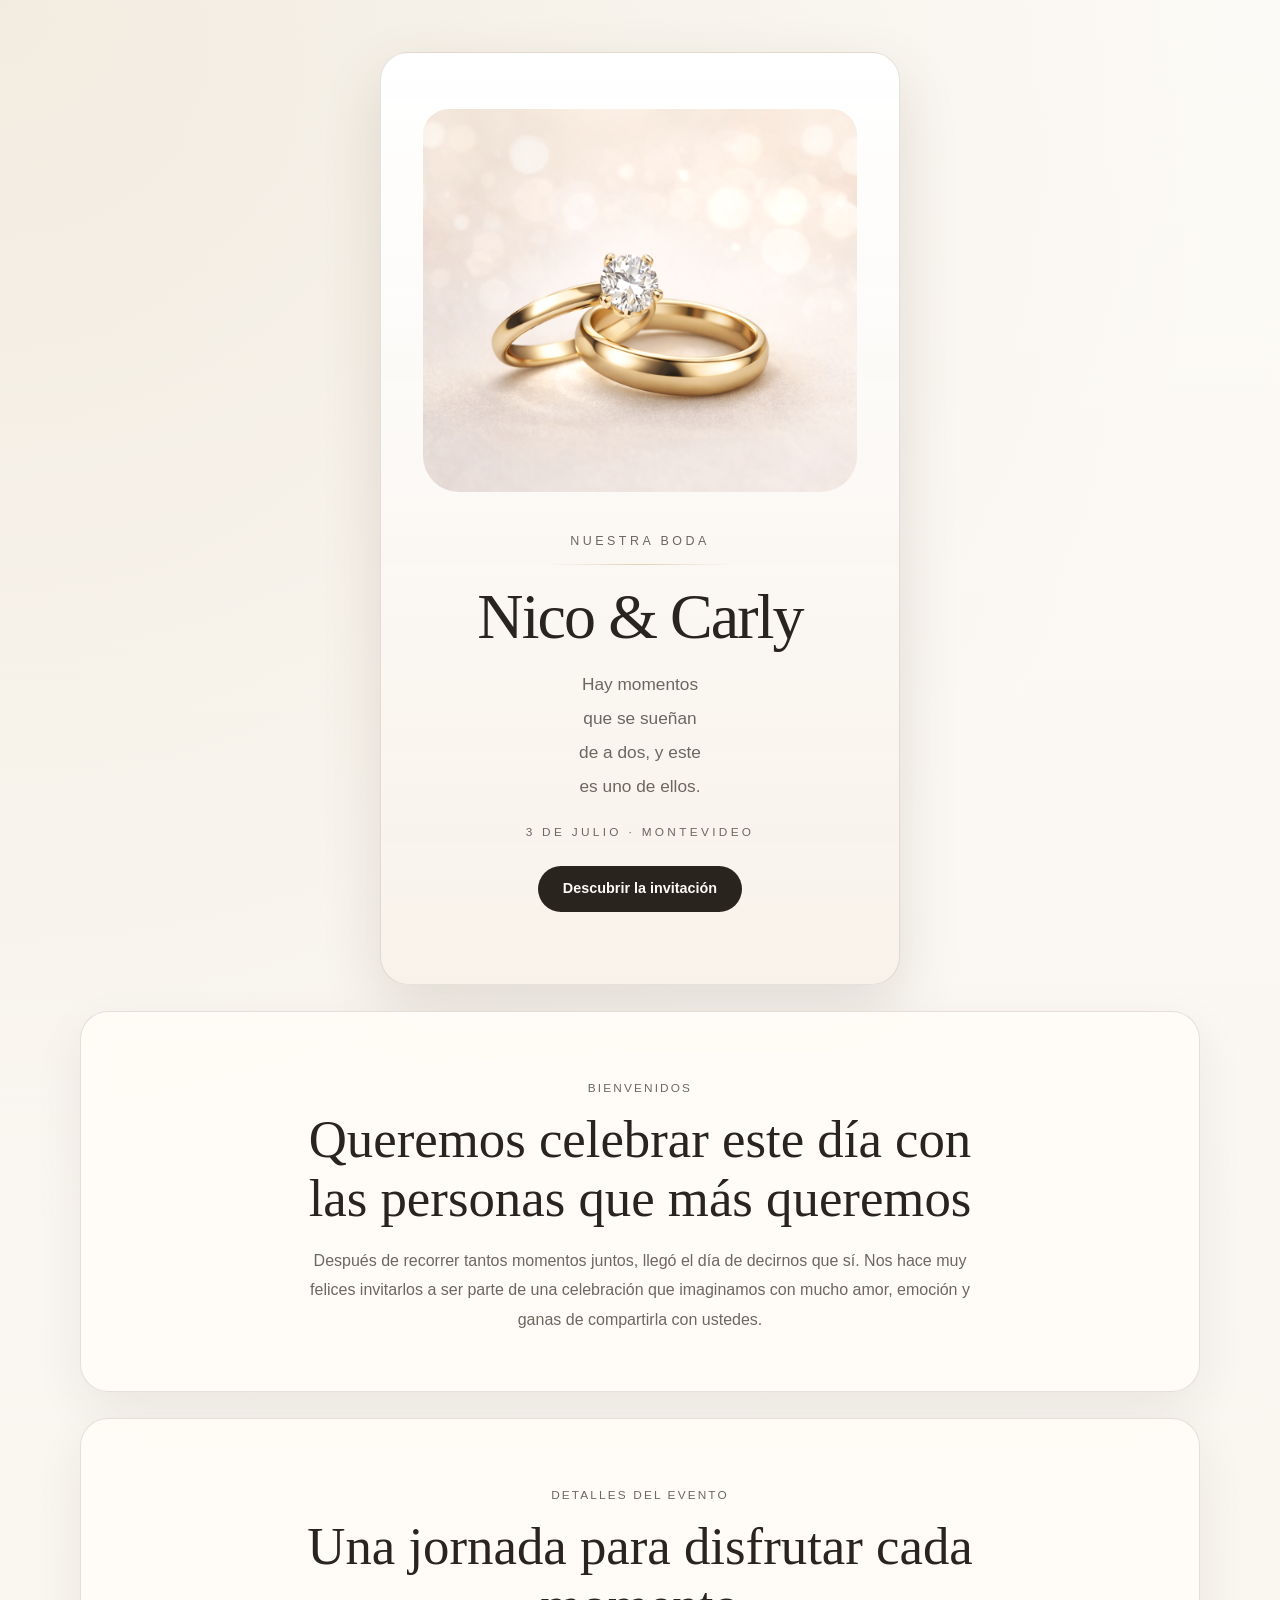
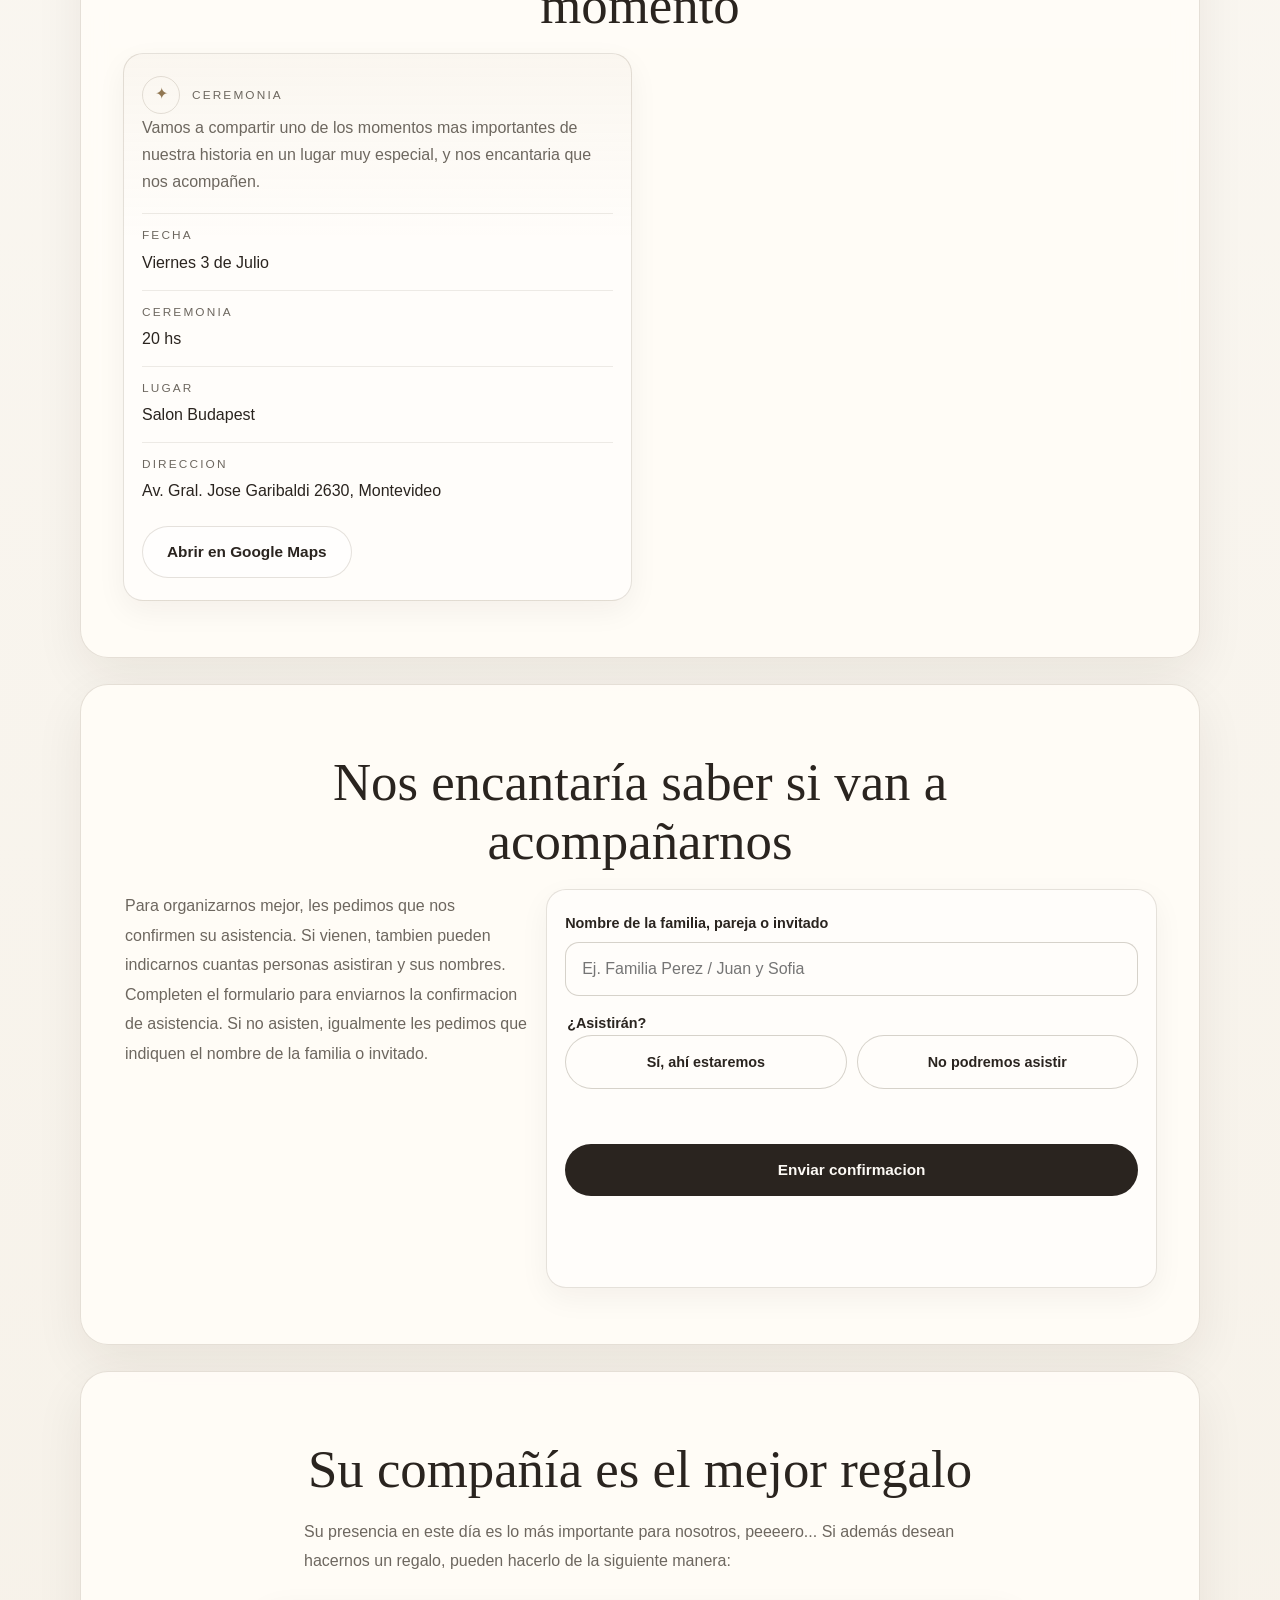
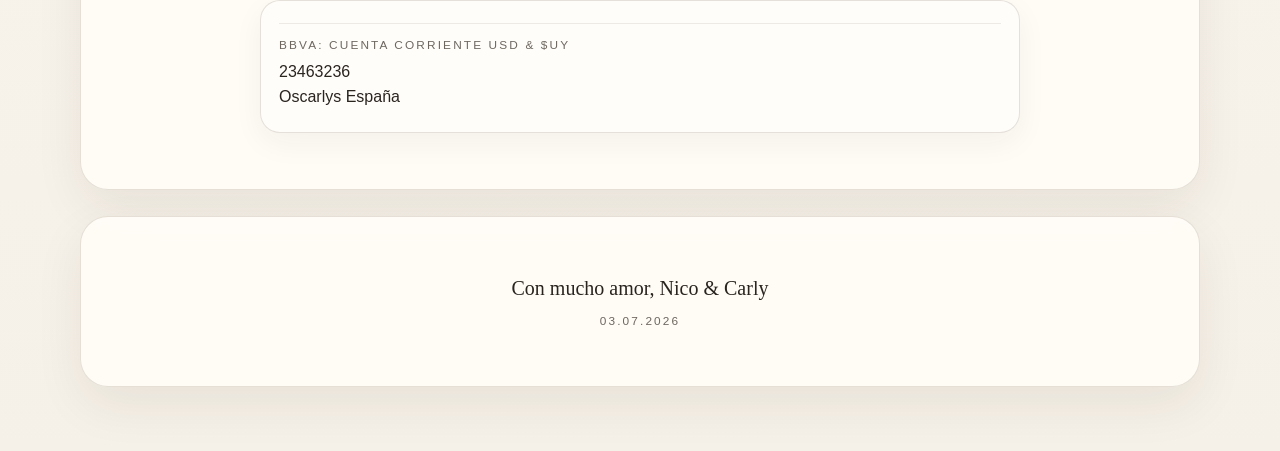
==== commit ea8390ee: "Mensaje de if no asisten" ====
--- a/index.html
+++ b/index.html
@@ -87,14 +87,14 @@
               Para organizarnos mejor, les pedimos que nos confirmen su asistencia. Si vienen, tambien pueden indicarnos cuantas personas asistiran y sus nombres.
             </p>
             <p class="rsvp-note">
-              Completen el formulario para enviarnos la confirmacion de asistencia.
+              Completen el formulario para enviarnos la confirmacion de asistencia. Si no asisten, igualmente les pedimos que indiquen el nombre de la familia o invitado.
             </p>
           </div>
 
           <form class="rsvp-form" id="rsvp-form">
             <label class="field">
-              <span>Nombre del invitado o grupo</span>
-              <input type="text" name="groupName" placeholder="Ej. Familia Pérez" required>
+              <span>Nombre de la familia, pareja o invitado</span>
+              <input type="text" name="groupName" placeholder="Ej. Familia Perez / Juan y Sofia" required>
             </label>
 
             <fieldset class="field">
